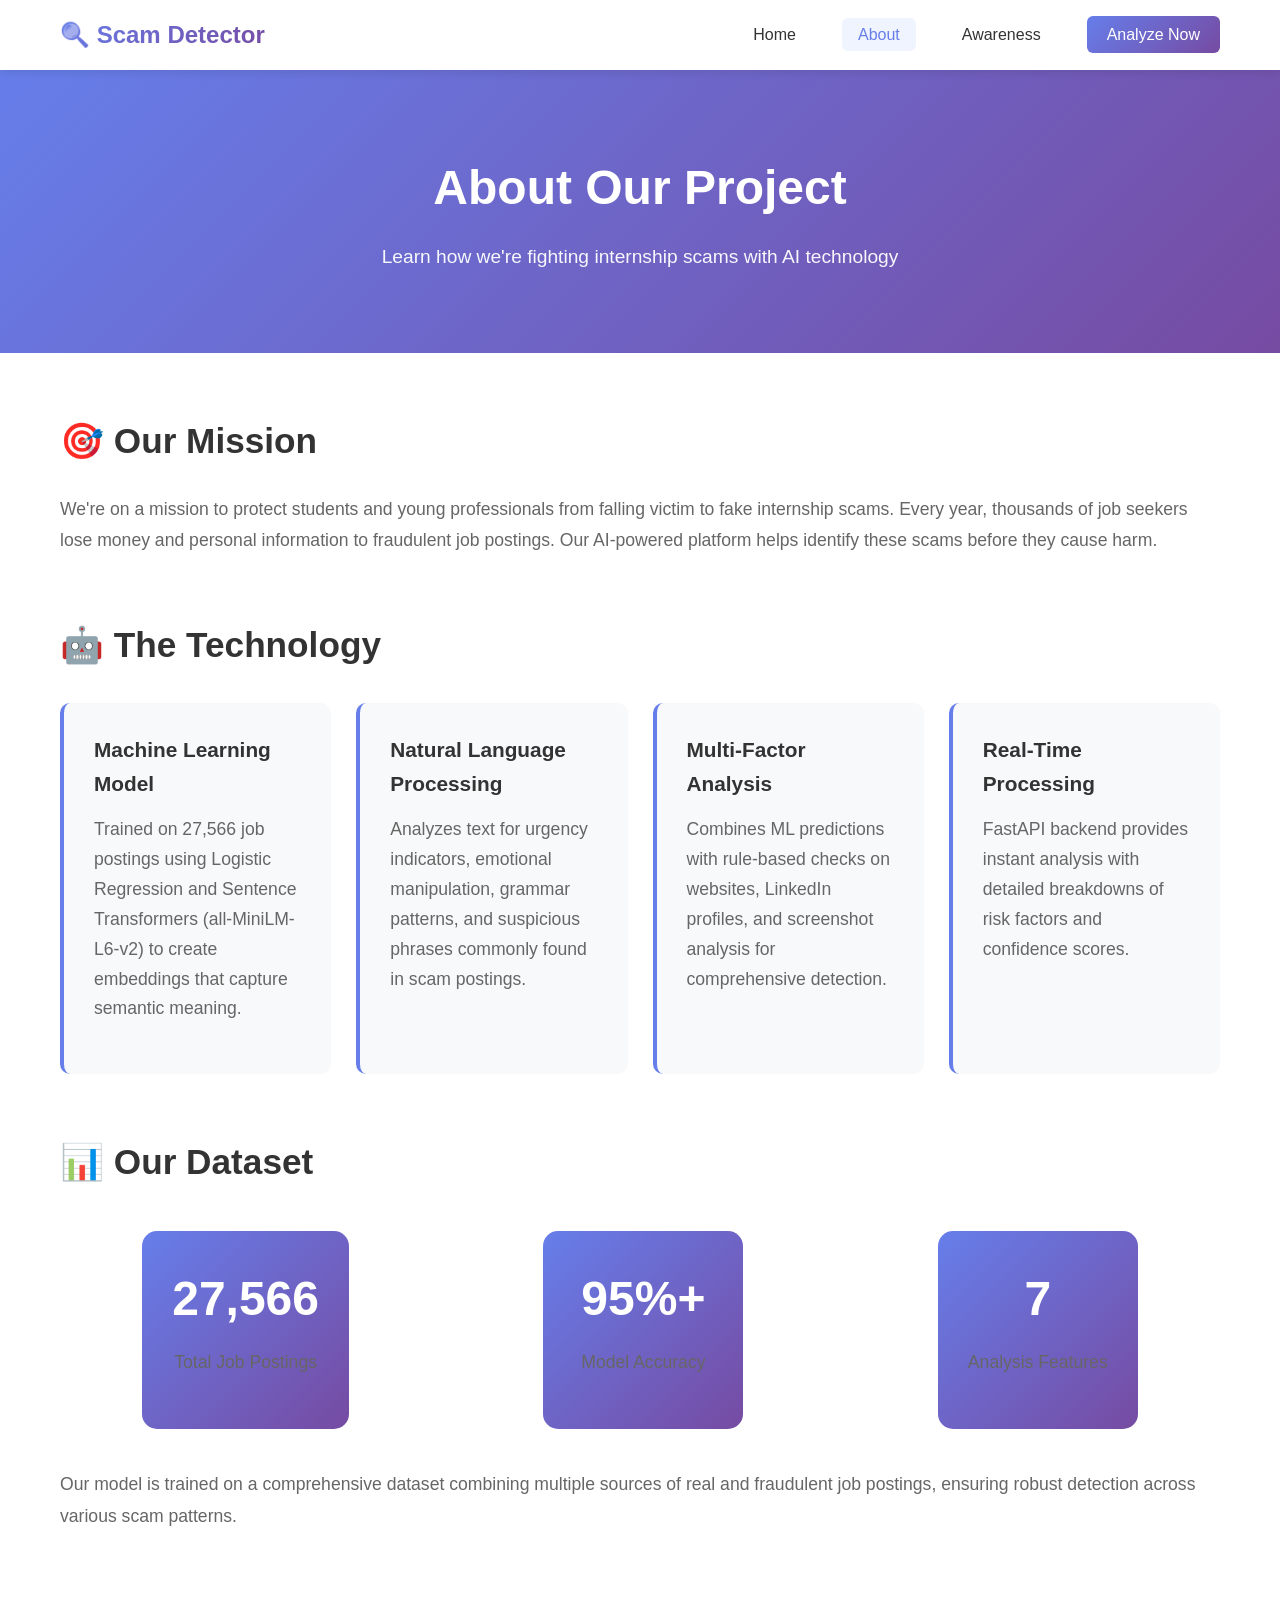
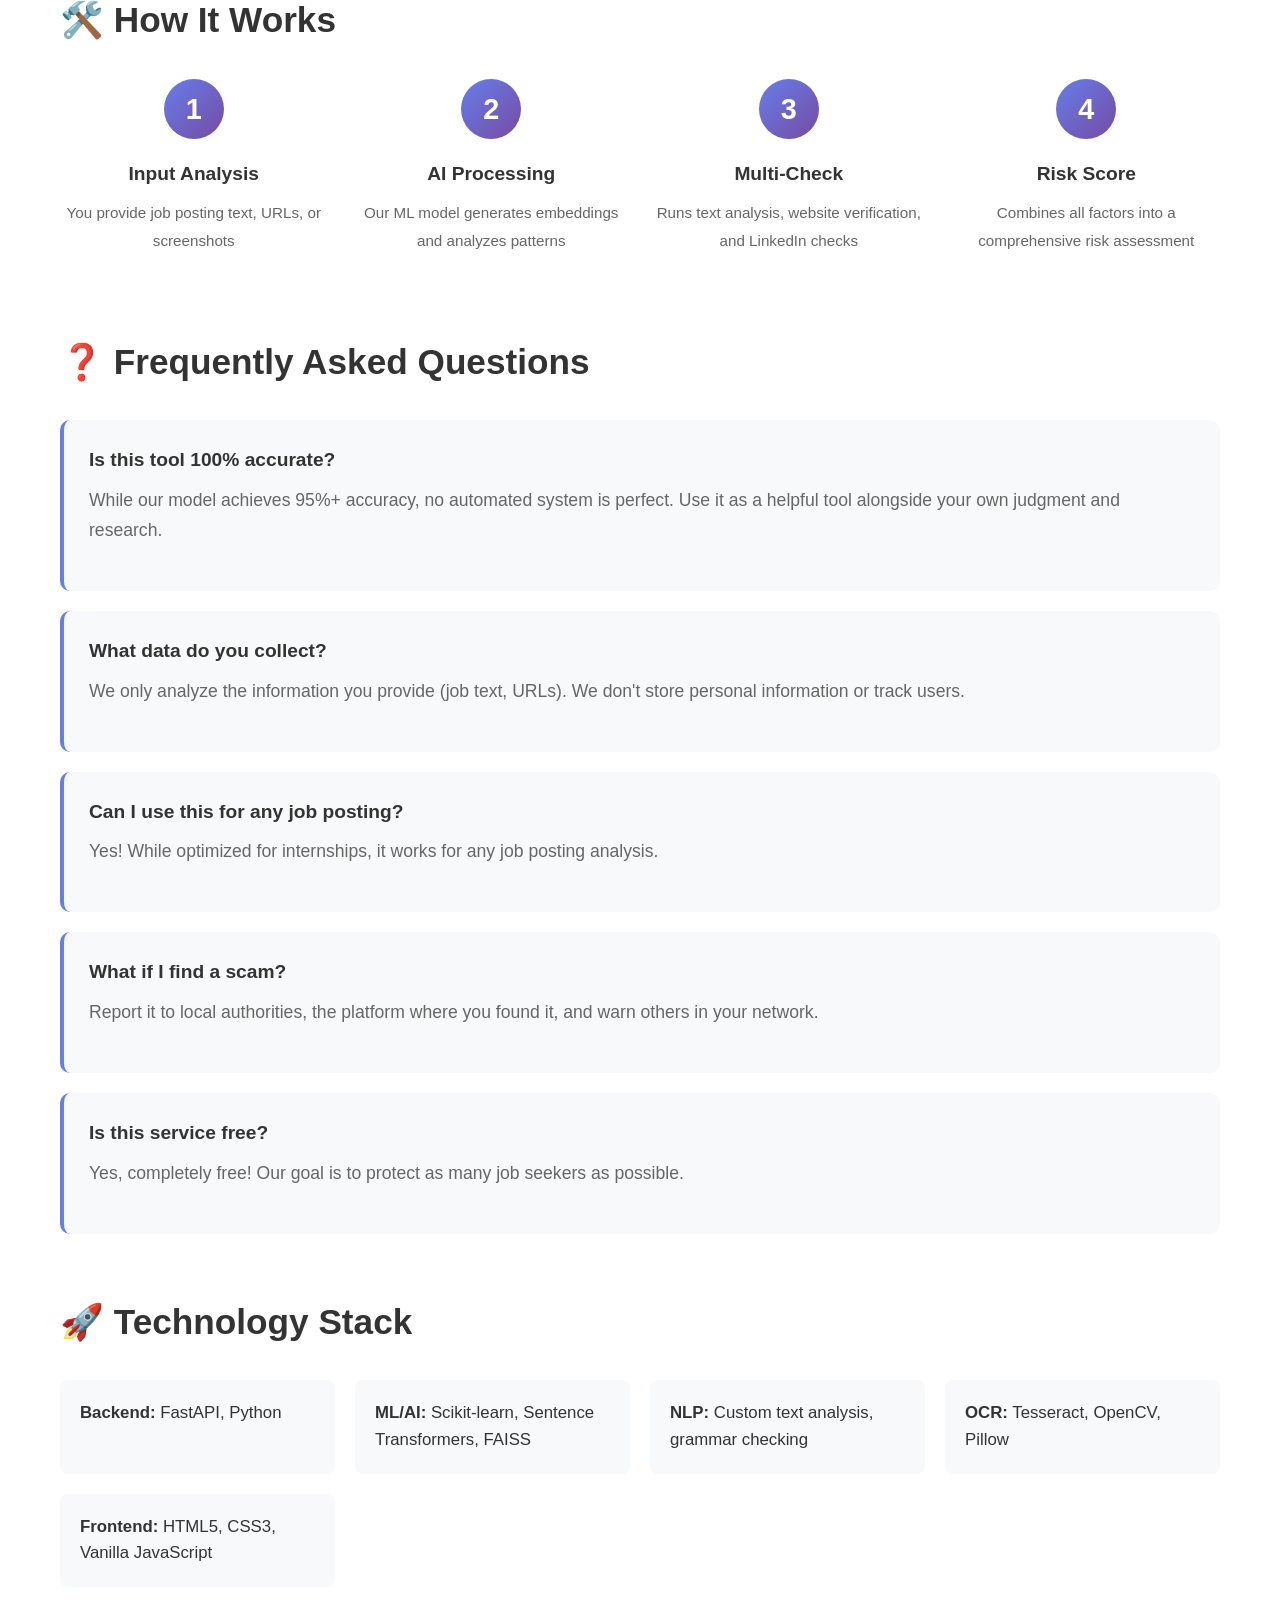
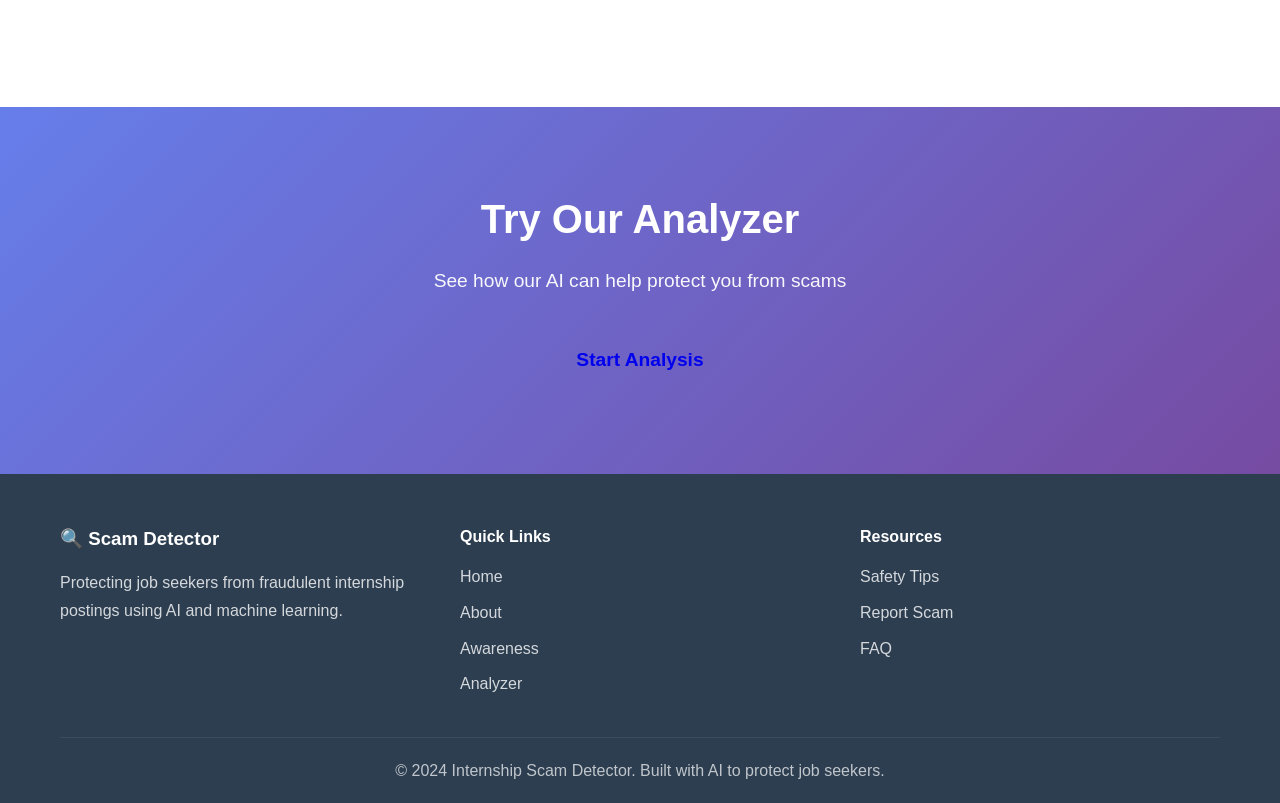
==== frontend/about.html @ 1a789ba3 "Frontend is Updated" ====
<!DOCTYPE html>
<html lang="en">
<head>
    <meta charset="UTF-8">
    <meta name="viewport" content="width=device-width, initial-scale=1.0">
    <title>About - Internship Scam Detector</title>
    <link rel="stylesheet" href="styles.css">
</head>
<body>
    <nav class="navbar">
        <div class="nav-container">
            <div class="logo">🔍 Scam Detector</div>
            <ul class="nav-menu">
                <li><a href="home.html">Home</a></li>
                <li><a href="about.html" class="active">About</a></li>
                <li><a href="awareness.html">Awareness</a></li>
                <li><a href="analyzer.html" class="cta-btn">Analyze Now</a></li>
            </ul>
        </div>
    </nav>

    <section class="page-header">
        <div class="container">
            <h1>About Our Project</h1>
            <p>Learn how we're fighting internship scams with AI technology</p>
        </div>
    </section>

    <section class="about-content">
        <div class="container">
            <div class="about-section">
                <h2>🎯 Our Mission</h2>
                <p>We're on a mission to protect students and young professionals from falling victim to fake internship scams. Every year, thousands of job seekers lose money and personal information to fraudulent job postings. Our AI-powered platform helps identify these scams before they cause harm.</p>
            </div>

            <div class="about-section">
                <h2>🤖 The Technology</h2>
                <div class="tech-grid">
                    <div class="tech-card">
                        <h3>Machine Learning Model</h3>
                        <p>Trained on 27,566 job postings using Logistic Regression and Sentence Transformers (all-MiniLM-L6-v2) to create embeddings that capture semantic meaning.</p>
                    </div>
                    <div class="tech-card">
                        <h3>Natural Language Processing</h3>
                        <p>Analyzes text for urgency indicators, emotional manipulation, grammar patterns, and suspicious phrases commonly found in scam postings.</p>
                    </div>
                    <div class="tech-card">
                        <h3>Multi-Factor Analysis</h3>
                        <p>Combines ML predictions with rule-based checks on websites, LinkedIn profiles, and screenshot analysis for comprehensive detection.</p>
                    </div>
                    <div class="tech-card">
                        <h3>Real-Time Processing</h3>
                        <p>FastAPI backend provides instant analysis with detailed breakdowns of risk factors and confidence scores.</p>
                    </div>
                </div>
            </div>

            <div class="about-section">
                <h2>📊 Our Dataset</h2>
                <div class="dataset-stats">
                    <div class="stat-box">
                        <div class="stat-big">27,566</div>
                        <p>Total Job Postings</p>
                    </div>
                    <div class="stat-box">
                        <div class="stat-big">95%+</div>
                        <p>Model Accuracy</p>
                    </div>
                    <div class="stat-box">
                        <div class="stat-big">7</div>
                        <p>Analysis Features</p>
                    </div>
                </div>
                <p>Our model is trained on a comprehensive dataset combining multiple sources of real and fraudulent job postings, ensuring robust detection across various scam patterns.</p>
            </div>

            <div class="about-section">
                <h2>🛠️ How It Works</h2>
                <div class="process-steps">
                    <div class="step">
                        <div class="step-number">1</div>
                        <h3>Input Analysis</h3>
                        <p>You provide job posting text, URLs, or screenshots</p>
                    </div>
                    <div class="step">
                        <div class="step-number">2</div>
                        <h3>AI Processing</h3>
                        <p>Our ML model generates embeddings and analyzes patterns</p>
                    </div>
                    <div class="step">
                        <div class="step-number">3</div>
                        <h3>Multi-Check</h3>
                        <p>Runs text analysis, website verification, and LinkedIn checks</p>
                    </div>
                    <div class="step">
                        <div class="step-number">4</div>
                        <h3>Risk Score</h3>
                        <p>Combines all factors into a comprehensive risk assessment</p>
                    </div>
                </div>
            </div>

            <div class="about-section" id="faq">
                <h2>❓ Frequently Asked Questions</h2>
                <div class="faq-list">
                    <div class="faq-item">
                        <h3>Is this tool 100% accurate?</h3>
                        <p>While our model achieves 95%+ accuracy, no automated system is perfect. Use it as a helpful tool alongside your own judgment and research.</p>
                    </div>
                    <div class="faq-item">
                        <h3>What data do you collect?</h3>
                        <p>We only analyze the information you provide (job text, URLs). We don't store personal information or track users.</p>
                    </div>
                    <div class="faq-item">
                        <h3>Can I use this for any job posting?</h3>
                        <p>Yes! While optimized for internships, it works for any job posting analysis.</p>
                    </div>
                    <div class="faq-item">
                        <h3>What if I find a scam?</h3>
                        <p>Report it to local authorities, the platform where you found it, and warn others in your network.</p>
                    </div>
                    <div class="faq-item">
                        <h3>Is this service free?</h3>
                        <p>Yes, completely free! Our goal is to protect as many job seekers as possible.</p>
                    </div>
                </div>
            </div>

            <div class="about-section">
                <h2>🚀 Technology Stack</h2>
                <div class="tech-stack">
                    <div class="stack-item">
                        <strong>Backend:</strong> FastAPI, Python
                    </div>
                    <div class="stack-item">
                        <strong>ML/AI:</strong> Scikit-learn, Sentence Transformers, FAISS
                    </div>
                    <div class="stack-item">
                        <strong>NLP:</strong> Custom text analysis, grammar checking
                    </div>
                    <div class="stack-item">
                        <strong>OCR:</strong> Tesseract, OpenCV, Pillow
                    </div>
                    <div class="stack-item">
                        <strong>Frontend:</strong> HTML5, CSS3, Vanilla JavaScript
                    </div>
                </div>
            </div>
        </div>
    </section>

    <section class="cta-section">
        <div class="container">
            <h2>Try Our Analyzer</h2>
            <p>See how our AI can help protect you from scams</p>
            <a href="analyzer.html" class="btn btn-large">Start Analysis</a>
        </div>
    </section>

    <footer class="footer">
        <div class="container">
            <div class="footer-content">
                <div class="footer-section">
                    <h3>🔍 Scam Detector</h3>
                    <p>Protecting job seekers from fraudulent internship postings using AI and machine learning.</p>
                </div>
                <div class="footer-section">
                    <h4>Quick Links</h4>
                    <ul>
                        <li><a href="home.html">Home</a></li>
                        <li><a href="about.html">About</a></li>
                        <li><a href="awareness.html">Awareness</a></li>
                        <li><a href="analyzer.html">Analyzer</a></li>
                    </ul>
                </div>
                <div class="footer-section">
                    <h4>Resources</h4>
                    <ul>
                        <li><a href="awareness.html#tips">Safety Tips</a></li>
                        <li><a href="awareness.html#report">Report Scam</a></li>
                        <li><a href="about.html#faq">FAQ</a></li>
                    </ul>
                </div>
            </div>
            <div class="footer-bottom">
                <p>&copy; 2024 Internship Scam Detector. Built with AI to protect job seekers.</p>
            </div>
        </div>
    </footer>
</body>
</html>
---- frontend/styles.css ----
/* Global Styles */
* {
    margin: 0;
    padding: 0;
    box-sizing: border-box;
}

body {
    font-family: 'Segoe UI', Tahoma, Geneva, Verdana, sans-serif;
    line-height: 1.6;
    color: #333;
}

.container {
    max-width: 1200px;
    margin: 0 auto;
    padding: 0 20px;
}

/* Navigation */
.navbar {
    background: white;
    box-shadow: 0 2px 10px rgba(0,0,0,0.1);
    position: sticky;
    top: 0;
    z-index: 1000;
}

.nav-container {
    max-width: 1200px;
    margin: 0 auto;
    padding: 0 20px;
    display: flex;
    justify-content: space-between;
    align-items: center;
    height: 70px;
}

.logo {
    font-size: 1.5em;
    font-weight: bold;
    background: linear-gradient(135deg, #667eea 0%, #764ba2 100%);
    -webkit-background-clip: text;
    -webkit-text-fill-color: transparent;
    background-clip: text;
}

.nav-menu {
    display: flex;
    list-style: none;
    gap: 30px;
}

.nav-menu a {
    text-decoration: none;
    color: #333;
    font-weight: 500;
    transition: color 0.3s;
    padding: 8px 16px;
    border-radius: 6px;
}

.nav-menu a:hover {
    color: #667eea;
}

.nav-menu a.active {
    color: #667eea;
    background: #f0f4ff;
}

.nav-menu a.cta-btn {
    background: linear-gradient(135deg, #667eea 0%, #764ba2 100%);
    color: white !important;
    padding: 10px 20px;
}

.nav-menu a.cta-btn:hover {
    transform: translateY(-2px);
    box-shadow: 0 4px 15px rgba(102, 126, 234, 0.4);
}

/* Hero Section */
.hero {
    background: linear-gradient(135deg, #667eea 0%, #764ba2 100%);
    color: white;
    padding: 100px 20px;
    text-align: center;
}

.hero-content {
    max-width: 900px;
    margin: 0 auto;
}

.hero-title {
    font-size: 3.5em;
    margin-bottom: 20px;
    line-height: 1.2;
}

.gradient-text {
    background: linear-gradient(135deg, #fff 0%, #f0f4ff 100%);
    -webkit-background-clip: text;
    -webkit-text-fill-color: transparent;
    background-clip: text;
}

.hero-subtitle {
    font-size: 1.3em;
    margin-bottom: 40px;
    opacity: 0.95;
}

.hero-buttons {
    display: flex;
    gap: 20px;
    justify-content: center;
    margin-bottom: 60px;
}

.btn {
    padding: 15px 35px;
    border-radius: 8px;
    text-decoration: none;
    font-weight: 600;
    font-size: 1.1em;
    transition: all 0.3s;
    display: inline-block;
}

.btn-primary {
    background: white;
    color: #667eea;
}

.btn-primary:hover {
    transform: translateY(-3px);
    box-shadow: 0 10px 30px rgba(0,0,0,0.2);
}

.btn-secondary {
    background: transparent;
    color: white;
    border: 2px solid white;
}

.btn-secondary:hover {
    background: white;
    color: #667eea;
}

.btn-large {
    padding: 18px 45px;
    font-size: 1.2em;
}

.hero-stats {
    display: flex;
    justify-content: center;
    gap: 60px;
    margin-top: 40px;
}

.stat {
    text-align: center;
}

.stat-number {
    font-size: 2.5em;
    font-weight: bold;
    margin-bottom: 5px;
}

.stat-label {
    font-size: 0.9em;
    opacity: 0.9;
}

/* Features Section */
.features {
    padding: 80px 20px;
    background: #f8f9fa;
}

.section-title {
    text-align: center;
    font-size: 2.5em;
    margin-bottom: 15px;
    color: #333;
}

.section-subtitle {
    text-align: center;
    font-size: 1.2em;
    color: #666;
    margin-bottom: 50px;
}

.features-grid {
    display: grid;
    grid-template-columns: repeat(auto-fit, minmax(300px, 1fr));
    gap: 30px;
    margin-top: 40px;
}

.feature-card {
    background: white;
    padding: 40px 30px;
    border-radius: 15px;
    text-align: center;
    box-shadow: 0 5px 20px rgba(0,0,0,0.08);
    transition: transform 0.3s, box-shadow 0.3s;
}

.feature-card:hover {
    transform: translateY(-10px);
    box-shadow: 0 15px 40px rgba(0,0,0,0.15);
}

.feature-icon {
    font-size: 3em;
    margin-bottom: 20px;
}

.feature-card h3 {
    font-size: 1.5em;
    margin-bottom: 15px;
    color: #333;
}

.feature-card p {
    color: #666;
    line-height: 1.8;
}

/* Warning Signs Section */
.warning-signs {
    padding: 80px 20px;
    background: white;
}

.warning-grid {
    display: grid;
    grid-template-columns: repeat(auto-fit, minmax(250px, 1fr));
    gap: 25px;
    margin-top: 40px;
}

.warning-item {
    background: #fff3cd;
    padding: 25px;
    border-radius: 10px;
    border-left: 4px solid #ffc107;
    transition: transform 0.3s;
}

.warning-item:hover {
    transform: translateX(5px);
}

.warning-icon {
    font-size: 2em;
    display: block;
    margin-bottom: 10px;
}

.warning-item h4 {
    font-size: 1.2em;
    margin-bottom: 10px;
    color: #333;
}

.warning-item p {
    color: #666;
    font-size: 0.95em;
}

/* CTA Section */
.cta-section {
    background: linear-gradient(135deg, #667eea 0%, #764ba2 100%);
    color: white;
    padding: 80px 20px;
    text-align: center;
}

.cta-section h2 {
    font-size: 2.5em;
    margin-bottom: 15px;
}

.cta-section p {
    font-size: 1.2em;
    margin-bottom: 30px;
    opacity: 0.95;
}

/* Footer */
.footer {
    background: #2c3e50;
    color: white;
    padding: 50px 20px 20px;
}

.footer-content {
    display: grid;
    grid-template-columns: repeat(auto-fit, minmax(250px, 1fr));
    gap: 40px;
    margin-bottom: 30px;
}

.footer-section h3, .footer-section h4 {
    margin-bottom: 15px;
}

.footer-section p {
    opacity: 0.8;
    line-height: 1.8;
}

.footer-section ul {
    list-style: none;
}

.footer-section ul li {
    margin-bottom: 10px;
}

.footer-section a {
    color: white;
    text-decoration: none;
    opacity: 0.8;
    transition: opacity 0.3s;
}

.footer-section a:hover {
    opacity: 1;
}

.footer-bottom {
    text-align: center;
    padding-top: 20px;
    border-top: 1px solid rgba(255,255,255,0.1);
    opacity: 0.7;
}

/* Page Header */
.page-header {
    background: linear-gradient(135deg, #667eea 0%, #764ba2 100%);
    color: white;
    padding: 80px 20px;
    text-align: center;
}

.page-header h1 {
    font-size: 3em;
    margin-bottom: 15px;
}

.page-header p {
    font-size: 1.2em;
    opacity: 0.95;
}

/* About Page */
.about-content {
    padding: 60px 20px;
}

.about-section {
    margin-bottom: 60px;
}

.about-section h2 {
    font-size: 2.2em;
    margin-bottom: 25px;
    color: #333;
}

.about-section p {
    font-size: 1.1em;
    line-height: 1.8;
    color: #666;
    margin-bottom: 20px;
}

.tech-grid {
    display: grid;
    grid-template-columns: repeat(auto-fit, minmax(250px, 1fr));
    gap: 25px;
    margin-top: 30px;
}

.tech-card {
    background: #f8f9fa;
    padding: 30px;
    border-radius: 10px;
    border-left: 4px solid #667eea;
}

.tech-card h3 {
    font-size: 1.3em;
    margin-bottom: 15px;
    color: #333;
}

.tech-card p {
    color: #666;
    line-height: 1.7;
}

.dataset-stats {
    display: flex;
    justify-content: space-around;
    margin: 40px 0;
    flex-wrap: wrap;
    gap: 30px;
}

.stat-box {
    text-align: center;
    padding: 30px;
    background: linear-gradient(135deg, #667eea 0%, #764ba2 100%);
    color: white;
    border-radius: 15px;
    min-width: 200px;
}

.stat-big {
    font-size: 3em;
    font-weight: bold;
    margin-bottom: 10px;
}

.process-steps {
    display: grid;
    grid-template-columns: repeat(auto-fit, minmax(200px, 1fr));
    gap: 30px;
    margin-top: 30px;
}

.step {
    text-align: center;
}

.step-number {
    width: 60px;
    height: 60px;
    background: linear-gradient(135deg, #667eea 0%, #764ba2 100%);
    color: white;
    border-radius: 50%;
    display: flex;
    align-items: center;
    justify-content: center;
    font-size: 1.8em;
    font-weight: bold;
    margin: 0 auto 20px;
}

.step h3 {
    font-size: 1.2em;
    margin-bottom: 10px;
    color: #333;
}

.step p {
    color: #666;
    font-size: 0.95em;
}

.faq-list {
    margin-top: 30px;
}

.faq-item {
    background: #f8f9fa;
    padding: 25px;
    border-radius: 10px;
    margin-bottom: 20px;
    border-left: 4px solid #667eea;
}

.faq-item h3 {
    font-size: 1.2em;
    margin-bottom: 10px;
    color: #333;
}

.faq-item p {
    color: #666;
    line-height: 1.7;
}

.tech-stack {
    display: grid;
    grid-template-columns: repeat(auto-fit, minmax(250px, 1fr));
    gap: 20px;
    margin-top: 30px;
}

.stack-item {
    background: #f8f9fa;
    padding: 20px;
    border-radius: 8px;
    font-size: 1.05em;
}

/* Awareness Page */
.awareness-header {
    background: linear-gradient(135deg, #dc3545 0%, #c82333 100%);
}

.awareness-content {
    padding: 60px 20px;
}

.awareness-section {
    margin-bottom: 60px;
}

.awareness-section h2 {
    font-size: 2.2em;
    margin-bottom: 30px;
    color: #333;
}

.alert-box {
    padding: 25px;
    border-radius: 10px;
    margin-bottom: 40px;
}

.alert-box.danger {
    background: #f8d7da;
    border: 2px solid #dc3545;
    color: #721c24;
}

.alert-box.success {
    background: #d4edda;
    border: 2px solid #28a745;
    color: #155724;
}

.alert-box h3 {
    font-size: 1.5em;
    margin-bottom: 10px;
}

.tips-grid {
    display: grid;
    grid-template-columns: repeat(auto-fit, minmax(280px, 1fr));
    gap: 30px;
    margin-top: 30px;
}

.tip-card {
    background: white;
    padding: 30px;
    border-radius: 15px;
    box-shadow: 0 5px 20px rgba(0,0,0,0.08);
}

.tip-icon {
    font-size: 3em;
    margin-bottom: 15px;
}

.tip-card h3 {
    font-size: 1.3em;
    margin-bottom: 15px;
    color: #333;
}

.tip-card ul {
    list-style: none;
    padding-left: 0;
}

.tip-card li {
    padding: 8px 0;
    padding-left: 25px;
    position: relative;
    color: #666;
}

.tip-card li:before {
    content: "✓";
    position: absolute;
    left: 0;
    color: #28a745;
    font-weight: bold;
}

.red-flags {
    margin-top: 30px;
}

.flag-item {
    background: white;
    padding: 25px;
    border-radius: 10px;
    margin-bottom: 20px;
    box-shadow: 0 3px 15px rgba(0,0,0,0.08);
}

.flag-item.critical {
    border-left: 5px solid #dc3545;
}

.flag-item.high {
    border-left: 5px solid #ff6b6b;
}

.flag-item.medium {
    border-left: 5px solid #ffc107;
}

.flag-badge {
    display: inline-block;
    padding: 5px 12px;
    border-radius: 15px;
    font-size: 0.8em;
    font-weight: bold;
    margin-bottom: 10px;
    color: white;
}

.flag-item.critical .flag-badge {
    background: #dc3545;
}

.flag-item.high .flag-badge {
    background: #ff6b6b;
}

.flag-item.medium .flag-badge {
    background: #ffc107;
}

.flag-item h3 {
    font-size: 1.3em;
    margin-bottom: 10px;
    color: #333;
}

.flag-item p {
    color: #666;
    line-height: 1.7;
}

.examples {
    margin-top: 30px;
}

.example-card {
    background: white;
    border-radius: 15px;
    overflow: hidden;
    margin-bottom: 30px;
    box-shadow: 0 5px 20px rgba(0,0,0,0.1);
}

.example-header {
    padding: 20px 25px;
    display: flex;
    align-items: center;
    gap: 15px;
}

.example-card.scam .example-header {
    background: #f8d7da;
}

.example-card.legit .example-header {
    background: #d4edda;
}

.example-badge {
    padding: 5px 15px;
    border-radius: 15px;
    font-size: 0.85em;
    font-weight: bold;
    color: white;
}

.scam-badge {
    background: #dc3545;
}

.legit-badge {
    background: #28a745;
}

.example-header h3 {
    font-size: 1.2em;
    color: #333;
}

.example-content {
    padding: 25px;
}

.example-content em {
    display: block;
    padding: 20px;
    background: #f8f9fa;
    border-radius: 8px;
    margin-bottom: 20px;
    font-style: italic;
    color: #555;
    line-height: 1.8;
}

.example-analysis {
    padding: 20px;
    background: #fff;
    border-left: 4px solid #667eea;
}

.example-analysis strong {
    display: block;
    margin-bottom: 10px;
    color: #333;
}

.example-analysis ul {
    list-style: none;
    padding-left: 0;
}

.example-analysis li {
    padding: 5px 0;
    padding-left: 25px;
    position: relative;
    color: #666;
}

.example-analysis li:before {
    content: "•";
    position: absolute;
    left: 0;
    color: #667eea;
    font-weight: bold;
    font-size: 1.5em;
}

.action-steps {
    margin-top: 30px;
}

.action-step {
    display: flex;
    gap: 25px;
    margin-bottom: 30px;
    align-items: flex-start;
}

.step-num {
    width: 50px;
    height: 50px;
    background: linear-gradient(135deg, #667eea 0%, #764ba2 100%);
    color: white;
    border-radius: 50%;
    display: flex;
    align-items: center;
    justify-content: center;
    font-size: 1.5em;
    font-weight: bold;
    flex-shrink: 0;
}

.step-content h3 {
    font-size: 1.2em;
    margin-bottom: 8px;
    color: #333;
}

.step-content p {
    color: #666;
    line-height: 1.7;
}

.stats-grid {
    display: grid;
    grid-template-columns: repeat(auto-fit, minmax(200px, 1fr));
    gap: 30px;
    margin-top: 30px;
}

.stat-card {
    background: linear-gradient(135deg, #667eea 0%, #764ba2 100%);
    color: white;
    padding: 40px 30px;
    border-radius: 15px;
    text-align: center;
}

.stat-card .stat-number {
    font-size: 3em;
    font-weight: bold;
    margin-bottom: 10px;
}

.stat-card p {
    font-size: 1em;
    opacity: 0.95;
}

/* Analyzer Page Specific */
.analyzer-container {
    max-width: 900px;
    margin: 40px auto;
    background: white;
    border-radius: 20px;
    padding: 40px;
    box-shadow: 0 20px 60px rgba(0,0,0,0.1);
}

/* Responsive Design */
@media (max-width: 768px) {
    .hero-title {
        font-size: 2.2em;
    }
    
    .hero-stats {
        flex-direction: column;
        gap: 30px;
    }
    
    .hero-buttons {
        flex-direction: column;
    }
    
    .nav-menu {
        flex-direction: column;
        gap: 10px;
    }
    
    .features-grid,
    .warning-grid,
    .tips-grid {
        grid-template-columns: 1fr;
    }
    
    .action-step {
        flex-direction: column;
    }
}
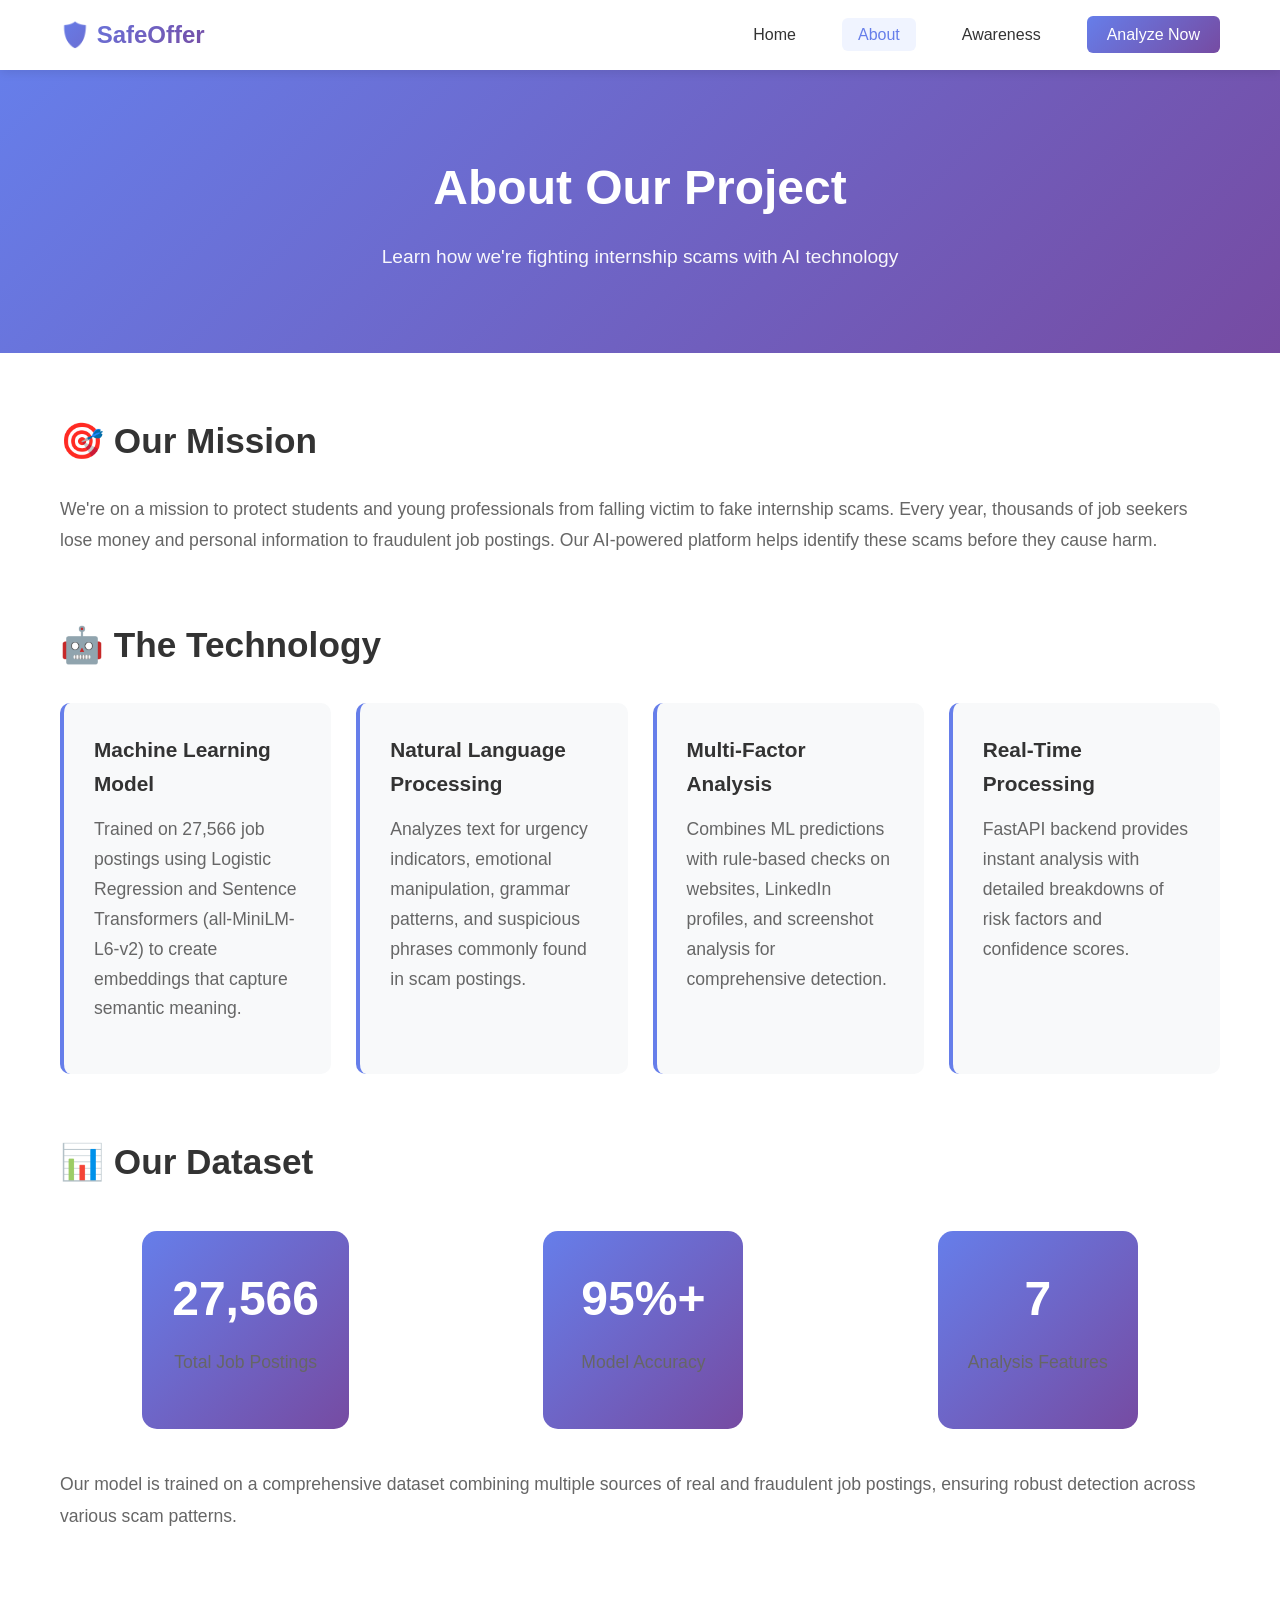
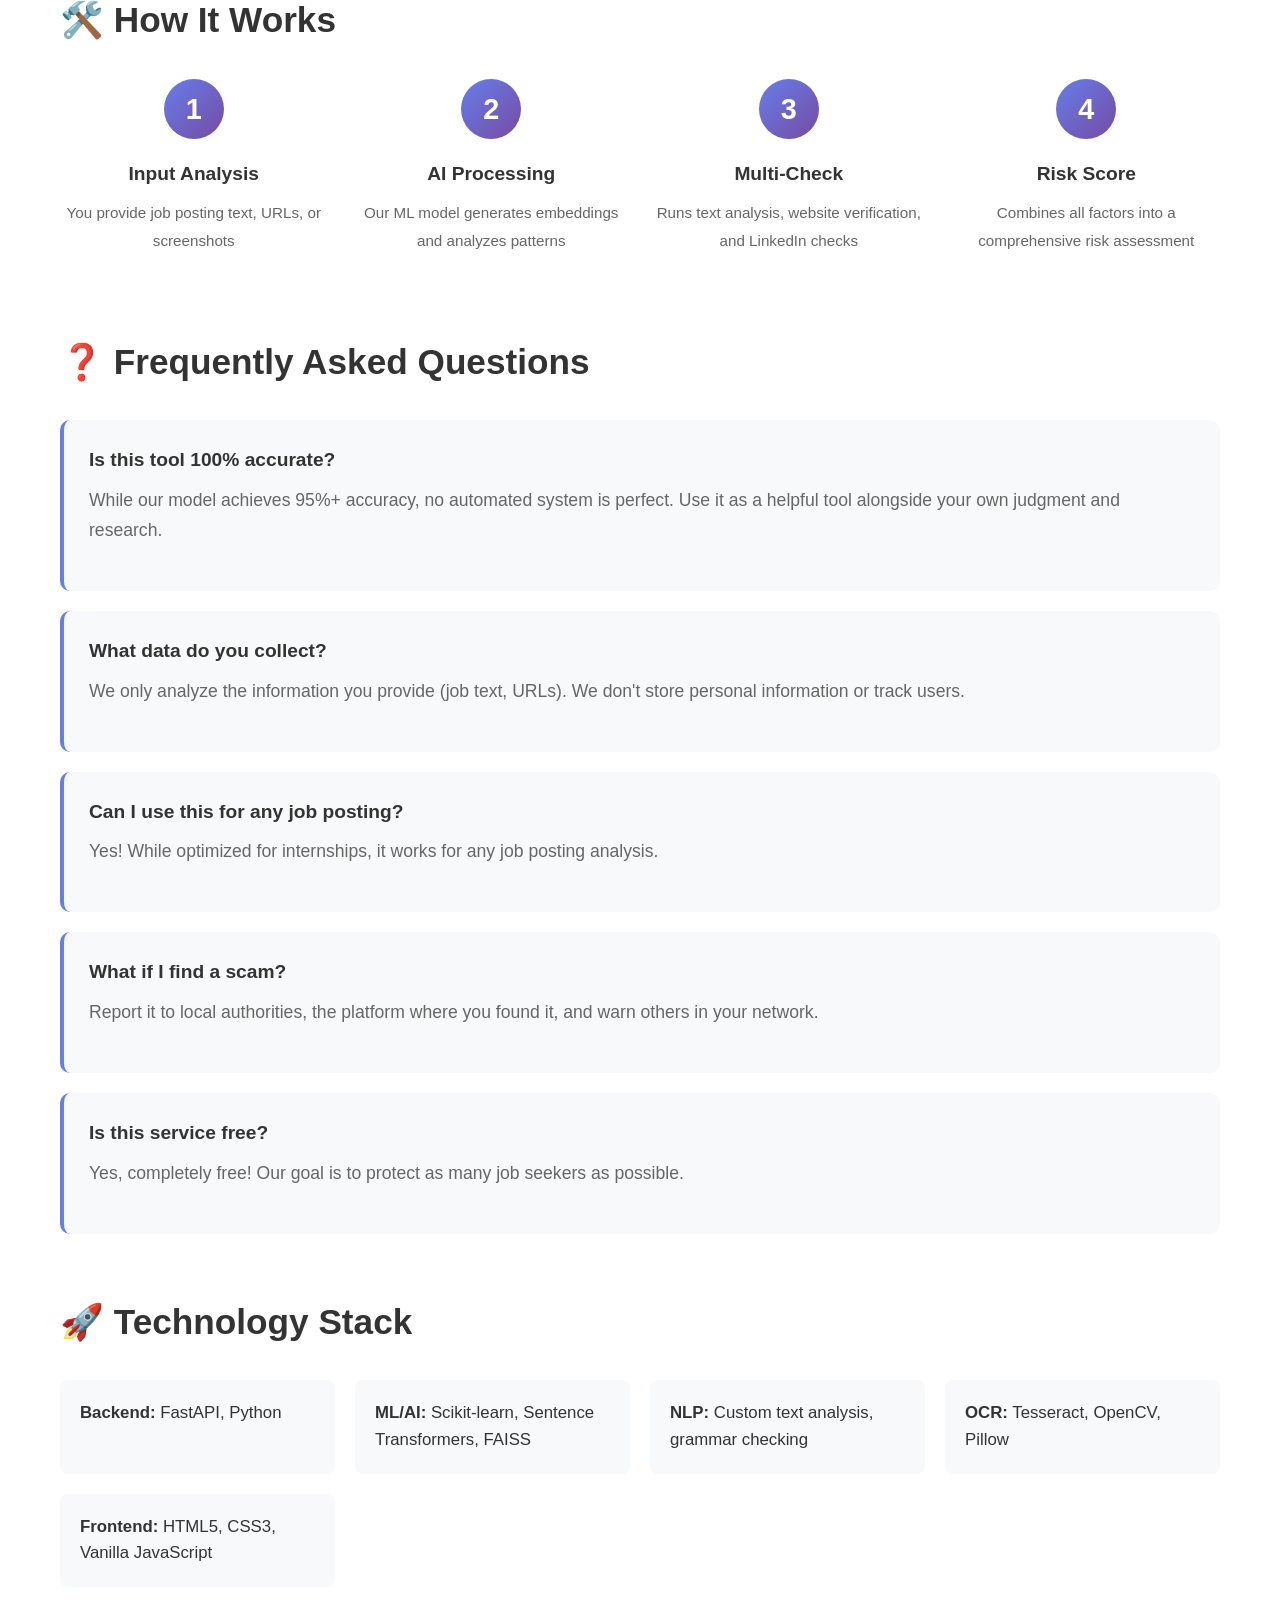
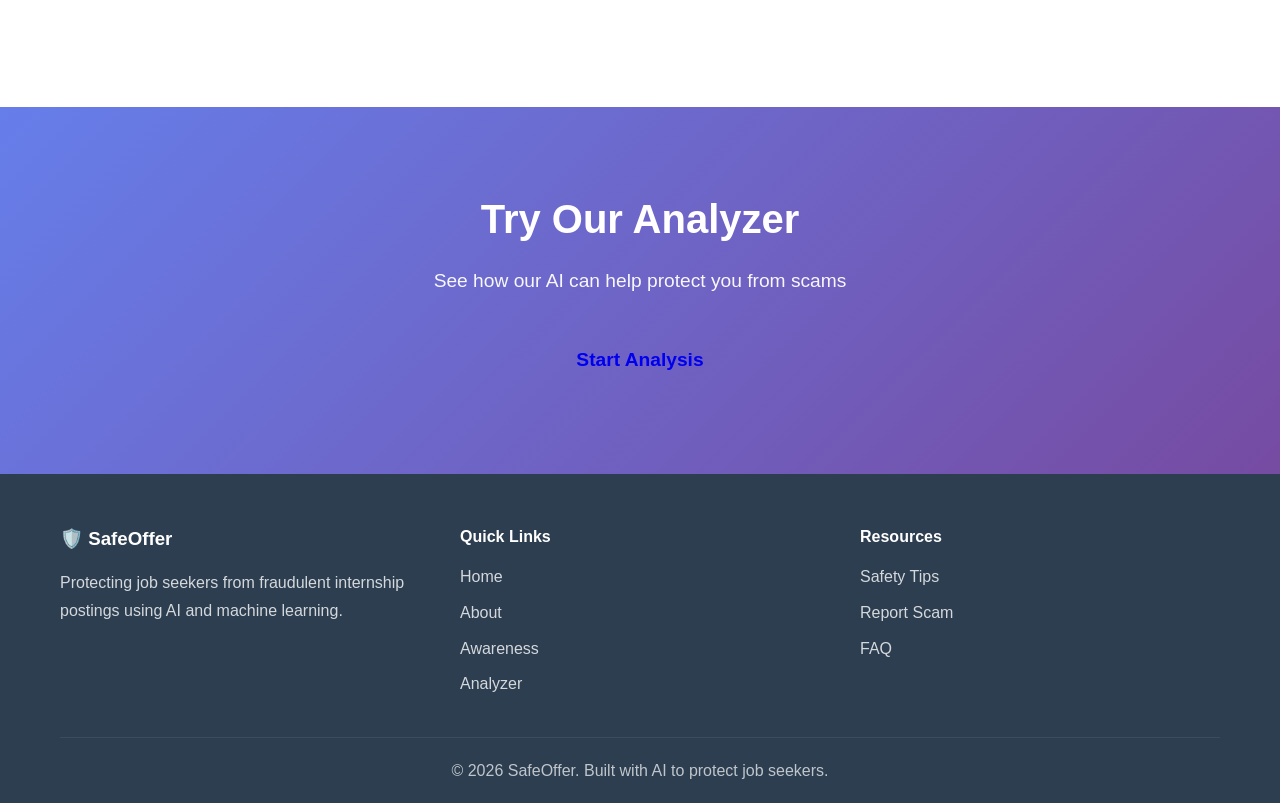
==== commit be73f15c: "Built Docker Image" ====
--- a/frontend/about.html
+++ b/frontend/about.html
@@ -3,13 +3,13 @@
 <head>
     <meta charset="UTF-8">
     <meta name="viewport" content="width=device-width, initial-scale=1.0">
-    <title>About - Internship Scam Detector</title>
+    <title>About - SafeOffer</title>
     <link rel="stylesheet" href="styles.css">
 </head>
 <body>
     <nav class="navbar">
         <div class="nav-container">
-            <div class="logo">🔍 Scam Detector</div>
+            <div class="logo">🛡️ SafeOffer</div>
             <ul class="nav-menu">
                 <li><a href="home.html">Home</a></li>
                 <li><a href="about.html" class="active">About</a></li>
@@ -161,7 +161,7 @@
         <div class="container">
             <div class="footer-content">
                 <div class="footer-section">
-                    <h3>🔍 Scam Detector</h3>
+                    <h3>🛡️ SafeOffer</h3>
                     <p>Protecting job seekers from fraudulent internship postings using AI and machine learning.</p>
                 </div>
                 <div class="footer-section">
@@ -183,7 +183,7 @@
                 </div>
             </div>
             <div class="footer-bottom">
-                <p>&copy; 2024 Internship Scam Detector. Built with AI to protect job seekers.</p>
+                <p>&copy; 2026 SafeOffer. Built with AI to protect job seekers.</p>
             </div>
         </div>
     </footer>
